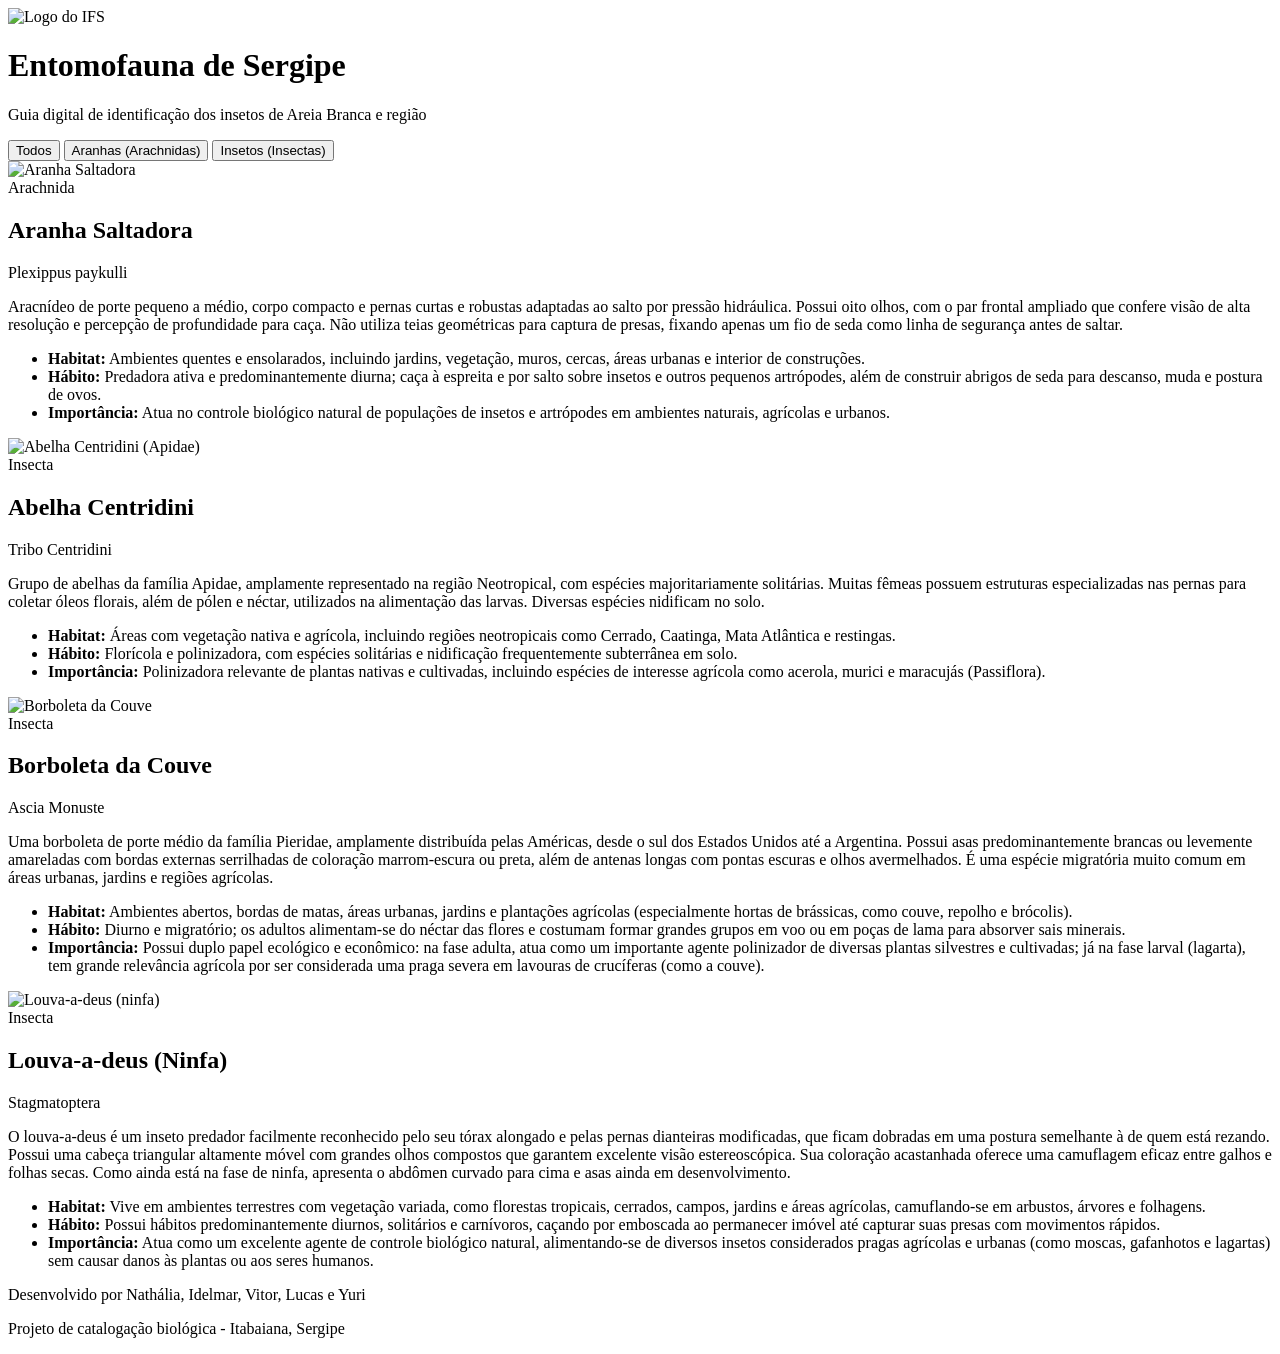
==== index.html @ cd028bd1 "add initial HTML structure for Entomofauna guide with insect details" ====
<!DOCTYPE html>
<html lang="pt-BR">
<head>
    <meta charset="UTF-8">
    <meta name="viewport" content="width=device-width, initial-scale=1.0">
    <title>Guia de Insetos de Itabaiana - SE</title>
    <link rel="stylesheet" href="style.css">
</head>
<body>

    <header>
        <img src="imgs/ifs.png" alt="Logo do IFS">
        <div class="header-texto">
            <h1>Entomofauna de Sergipe</h1>
            <p>Guia digital de identificação dos insetos de Areia Branca e região</p>
        </div>
    </header>

    <main>
        <section class="controles"> 
            
            <div class="filtros">
                <button class="btn-filtro ativo" data-categoria="todos">Todos</button>
                <button class="btn-filtro" data-categoria="arachnida">Aranhas (Arachnidas)</button>
                <button class="btn-filtro" data-categoria="insecta">Insetos (Insectas)</button>
            </div>
        </section>

        <section class="grade-insetos" id="lista-insetos">
            
            <article class="card-inseto" data-categoria="arachnida">
                <img src="imgs/aranha-saltadora.jpg" alt="Aranha Saltadora">
                <div class="card-conteudo">
                    <span class="tag-ordem">Arachnida</span>
                    <h2>Aranha Saltadora</h2>
                    <p class="nome-cientifico">Plexippus paykulli</p>
                    <p class="descricao">Aracnídeo de porte pequeno a médio, corpo compacto e pernas curtas e robustas adaptadas ao salto por pressão hidráulica. Possui oito olhos, com o par frontal ampliado que confere visão de alta resolução e percepção de profundidade para caça. Não utiliza teias geométricas para captura de presas, fixando apenas um fio de seda como linha de segurança antes de saltar.</p>
                    <ul class="ficha-tecnica">
                        <li><strong>Habitat:</strong> Ambientes quentes e ensolarados, incluindo jardins, vegetação, muros, cercas, áreas urbanas e interior de construções.</li>
                        <li><strong>Hábito:</strong> Predadora ativa e predominantemente diurna; caça à espreita e por salto sobre insetos e outros pequenos artrópodes, além de construir abrigos de seda para descanso, muda e postura de ovos.</li>
                        <li><strong>Importância:</strong> Atua no controle biológico natural de populações de insetos e artrópodes em ambientes naturais, agrícolas e urbanos.</li>
                    </ul>
                </div>
            </article>

            <article class="card-inseto" data-categoria="insecta">
                <img src="imgs/abelha-centris.jpg" alt="Abelha Centridini (Apidae)">
                <div class="card-conteudo">
                    <span class="tag-ordem">Insecta</span>
                    <h2>Abelha Centridini</h2>
                    <p class="nome-cientifico">Tribo Centridini</p>
                    <p class="descricao">Grupo de abelhas da família Apidae, amplamente representado na região Neotropical, com espécies majoritariamente solitárias. Muitas fêmeas possuem estruturas especializadas nas pernas para coletar óleos florais, além de pólen e néctar, utilizados na alimentação das larvas. Diversas espécies nidificam no solo.</p>
                    <ul class="ficha-tecnica">
                        <li><strong>Habitat:</strong> Áreas com vegetação nativa e agrícola, incluindo regiões neotropicais como Cerrado, Caatinga, Mata Atlântica e restingas.</li>
                        <li><strong>Hábito:</strong> Florícola e polinizadora, com espécies solitárias e nidificação frequentemente subterrânea em solo.</li>
                        <li><strong>Importância:</strong> Polinizadora relevante de plantas nativas e cultivadas, incluindo espécies de interesse agrícola como acerola, murici e maracujás (Passiflora).</li>
                    </ul>
                </div>
            </article>

            <article class="card-inseto" data-categoria="insecta">
                <img src="imgs/borboleta-da-couve.png" alt="Borboleta da Couve">
                <div class="card-conteudo">
                    <span class="tag-ordem">Insecta</span>
                    <h2>Borboleta da Couve</h2>
                    <p class="nome-cientifico">Ascia Monuste</p>
                    <p class="descricao">Uma borboleta de porte médio da família Pieridae, amplamente distribuída pelas Américas, desde o sul dos Estados Unidos até a Argentina. Possui asas predominantemente brancas ou levemente amareladas com bordas externas serrilhadas de coloração marrom-escura ou preta, além de antenas longas com pontas escuras e olhos avermelhados. É uma espécie migratória muito comum em áreas urbanas, jardins e regiões agrícolas.</p>
                    <ul class="ficha-tecnica">
                        <li><strong>Habitat:</strong> Ambientes abertos, bordas de matas, áreas urbanas, jardins e plantações agrícolas (especialmente hortas de brássicas, como couve, repolho e brócolis).</li>
                        <li><strong>Hábito:</strong> Diurno e migratório; os adultos alimentam-se do néctar das flores e costumam formar grandes grupos em voo ou em poças de lama para absorver sais minerais.</li>
                        <li><strong>Importância:</strong> Possui duplo papel ecológico e econômico: na fase adulta, atua como um importante agente polinizador de diversas plantas silvestres e cultivadas; já na fase larval (lagarta), tem grande relevância agrícola por ser considerada uma praga severa em lavouras de crucíferas (como a couve).</li>
                    </ul>
                </div>
            </article>

            <article class="card-inseto" data-categoria="insecta">
                <img src="imgs/louva-deus-ninfa.png" alt="Louva-a-deus (ninfa)">
                <div class="card-conteudo">
                    <span class="tag-ordem">Insecta</span>
                    <h2>Louva-a-deus (Ninfa)</h2>
                    <p class="nome-cientifico">Stagmatoptera</p>
                    <p class="descricao">O louva-a-deus é um inseto predador facilmente reconhecido pelo seu tórax alongado e pelas pernas dianteiras modificadas, que ficam dobradas em uma postura semelhante à de quem está rezando. Possui uma cabeça triangular altamente móvel com grandes olhos compostos que garantem excelente visão estereoscópica. Sua coloração acastanhada oferece uma camuflagem eficaz entre galhos e folhas secas. Como ainda está na fase de ninfa, apresenta o abdômen curvado para cima e asas ainda em desenvolvimento.</p>
                    <ul class="ficha-tecnica">
                        <li><strong>Habitat:</strong> Vive em ambientes terrestres com vegetação variada, como florestas tropicais, cerrados, campos, jardins e áreas agrícolas, camuflando-se em arbustos, árvores e folhagens.</li>
                        <li><strong>Hábito:</strong> Possui hábitos predominantemente diurnos, solitários e carnívoros, caçando por emboscada ao permanecer imóvel até capturar suas presas com movimentos rápidos.</li>
                        <li><strong>Importância:</strong> Atua como um excelente agente de controle biológico natural, alimentando-se de diversos insetos considerados pragas agrícolas e urbanas (como moscas, gafanhotos e lagartas) sem causar danos às plantas ou aos seres humanos.</li>
                    </ul>
                </div>
            </article>

        </section>
    </main>

    <footer>
        <p>Desenvolvido por Nathália, Idelmar, Vitor, Lucas e Yuri</p>
        <p>Projeto de catalogação biológica - Itabaiana, Sergipe</p>
    </footer>

    <script src="script.js"></script>
</body>
</html>
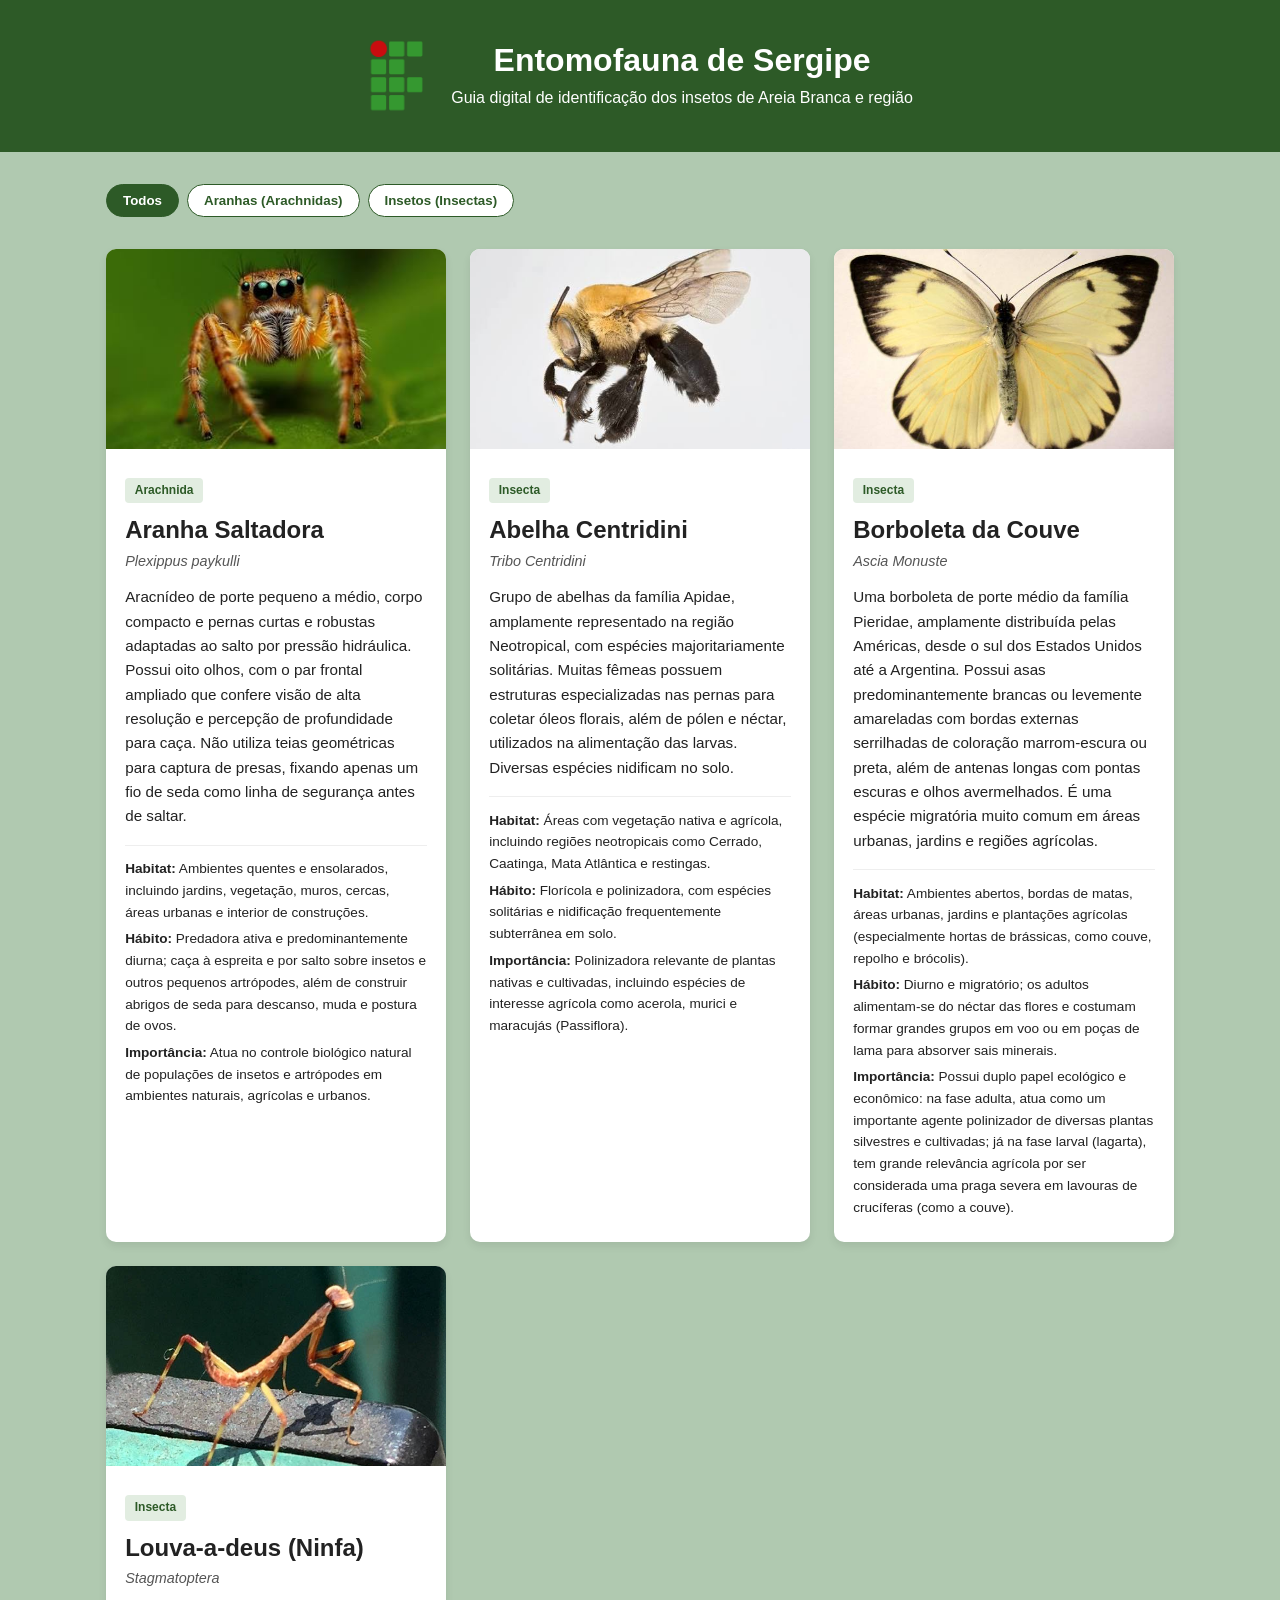
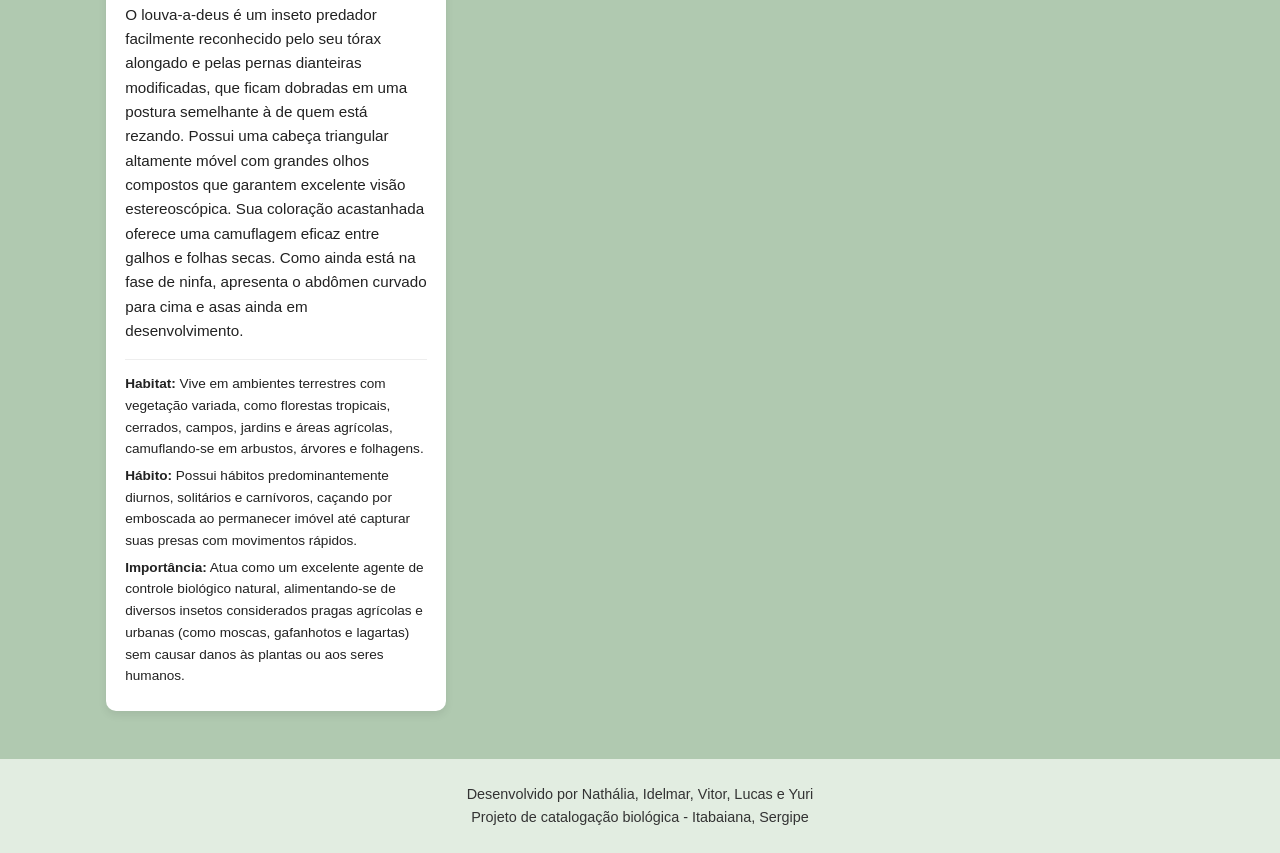
==== commit 5c486e9d: "update: change title to 'Entomofauna de Sergipe' and add favicon link" ====
--- a/index.html
+++ b/index.html
@@ -3,7 +3,8 @@
 <head>
     <meta charset="UTF-8">
     <meta name="viewport" content="width=device-width, initial-scale=1.0">
-    <title>Guia de Insetos de Itabaiana - SE</title>
+    <title>Entomofauna de Sergipe</title>
+    <link rel="icon" type="image/png" sizes="32x32" href="/favicon-32x32.png">
     <link rel="stylesheet" href="style.css">
 </head>
 <body>
--- a/style.css
+++ b/style.css
@@ -0,0 +1,164 @@
+:root {
+    --cor-primaria: #2d5a27; /* Verde mata */
+    --cor-secundaria: #4a7c44;
+    --cor-fundo: #b0c9b0;
+    --cor-texto: #222222;
+    --cor-card: #ffffff;
+}
+
+* {
+    box-sizing: border-box;
+    margin: 0;
+    padding: 0;
+    font-family: 'Segoe UI', Tahoma, Geneva, Verdana, sans-serif;
+}
+
+body {
+    background-color: var(--cor-fundo);
+    color: var(--cor-texto);
+    line-height: 1.6;
+}
+
+header {
+    background-color: var(--cor-primaria);
+    color: white;
+    padding: 2.5rem 1rem;
+    display: flex;
+    justify-content: center; 
+    align-items: center;     
+    gap: 1.25rem;            
+    flex-wrap: wrap;
+}
+
+header img {
+    width: 64px;
+    height: 72px;
+    object-fit: cover;
+}
+
+.header-texto {
+    text-align: center;
+}
+
+header h1 {
+    font-size: 2rem;
+    line-height: 1.2;
+    margin-bottom: 0.35rem;
+}
+
+main {
+    max-width: 1100px;
+    margin: 2rem auto;
+    padding: 0 1rem;
+}
+
+/* Barra de pesquisa e botões */
+.controles {
+    margin-bottom: 2rem;
+    display: flex;
+    flex-direction: column;
+    gap: 1rem;
+}
+
+#campo-busca {
+    width: 100%;
+    padding: 0.8rem 1rem;
+    font-size: 1rem;
+    border: 2px solid #ccc;
+    border-radius: 8px;
+}
+
+.filtros {
+    display: flex;
+    flex-wrap: wrap;
+    gap: 0.5rem;
+}
+
+.btn-filtro {
+    padding: 0.5rem 1rem;
+    border: 1px solid var(--cor-primaria);
+    background-color: white;
+    color: var(--cor-primaria);
+    border-radius: 20px;
+    cursor: pointer;
+    font-weight: 600;
+    transition: 0.2s;
+}
+
+.btn-filtro:hover, .btn-filtro.ativo {
+    background-color: var(--cor-primaria);
+    color: white;
+}
+
+/* Grade de Cards */
+.grade-insetos {
+    display: grid;
+    grid-template-columns: repeat(auto-fill, minmax(300px, 1fr));
+    gap: 1.5rem;
+}
+
+.card-inseto {
+    background: var(--cor-card);
+    border-radius: 10px;
+    overflow: hidden;
+    box-shadow: 0 4px 8px rgba(0,0,0,0.08);
+    transition: transform 0.2s;
+}
+
+.card-inseto:hover {
+    transform: translateY(-4px);
+}
+
+.card-inseto img {
+    width: 100%;
+    height: 200px;
+    object-fit: cover;
+    background-color: #ddd;
+}
+
+.card-conteudo {
+    padding: 1.2rem;
+}
+
+.tag-ordem {
+    display: inline-block;
+    background-color: #e2ede1;
+    color: var(--cor-primaria);
+    font-size: 0.75rem;
+    font-weight: bold;
+    padding: 0.2rem 0.6rem;
+    border-radius: 4px;
+    margin-bottom: 0.5rem;
+}
+
+.nome-cientifico {
+    font-style: italic;
+    color: #555;
+    font-size: 0.9rem;
+    margin-bottom: 0.8rem;
+}
+
+.descricao {
+    font-size: 0.95rem;
+    margin-bottom: 1rem;
+}
+
+.ficha-tecnica {
+    list-style: none;
+    font-size: 0.85rem;
+    border-top: 1px solid #eee;
+    padding-top: 0.8rem;
+}
+
+.ficha-tecnica li {
+    margin-bottom: 0.3rem;
+}
+
+footer {
+    text-align: center;
+    padding: 1.5rem;
+    margin-top: 3rem;
+    background-color: #e2ede1;
+    color: #333;
+    font-size: 0.9rem;
+}       
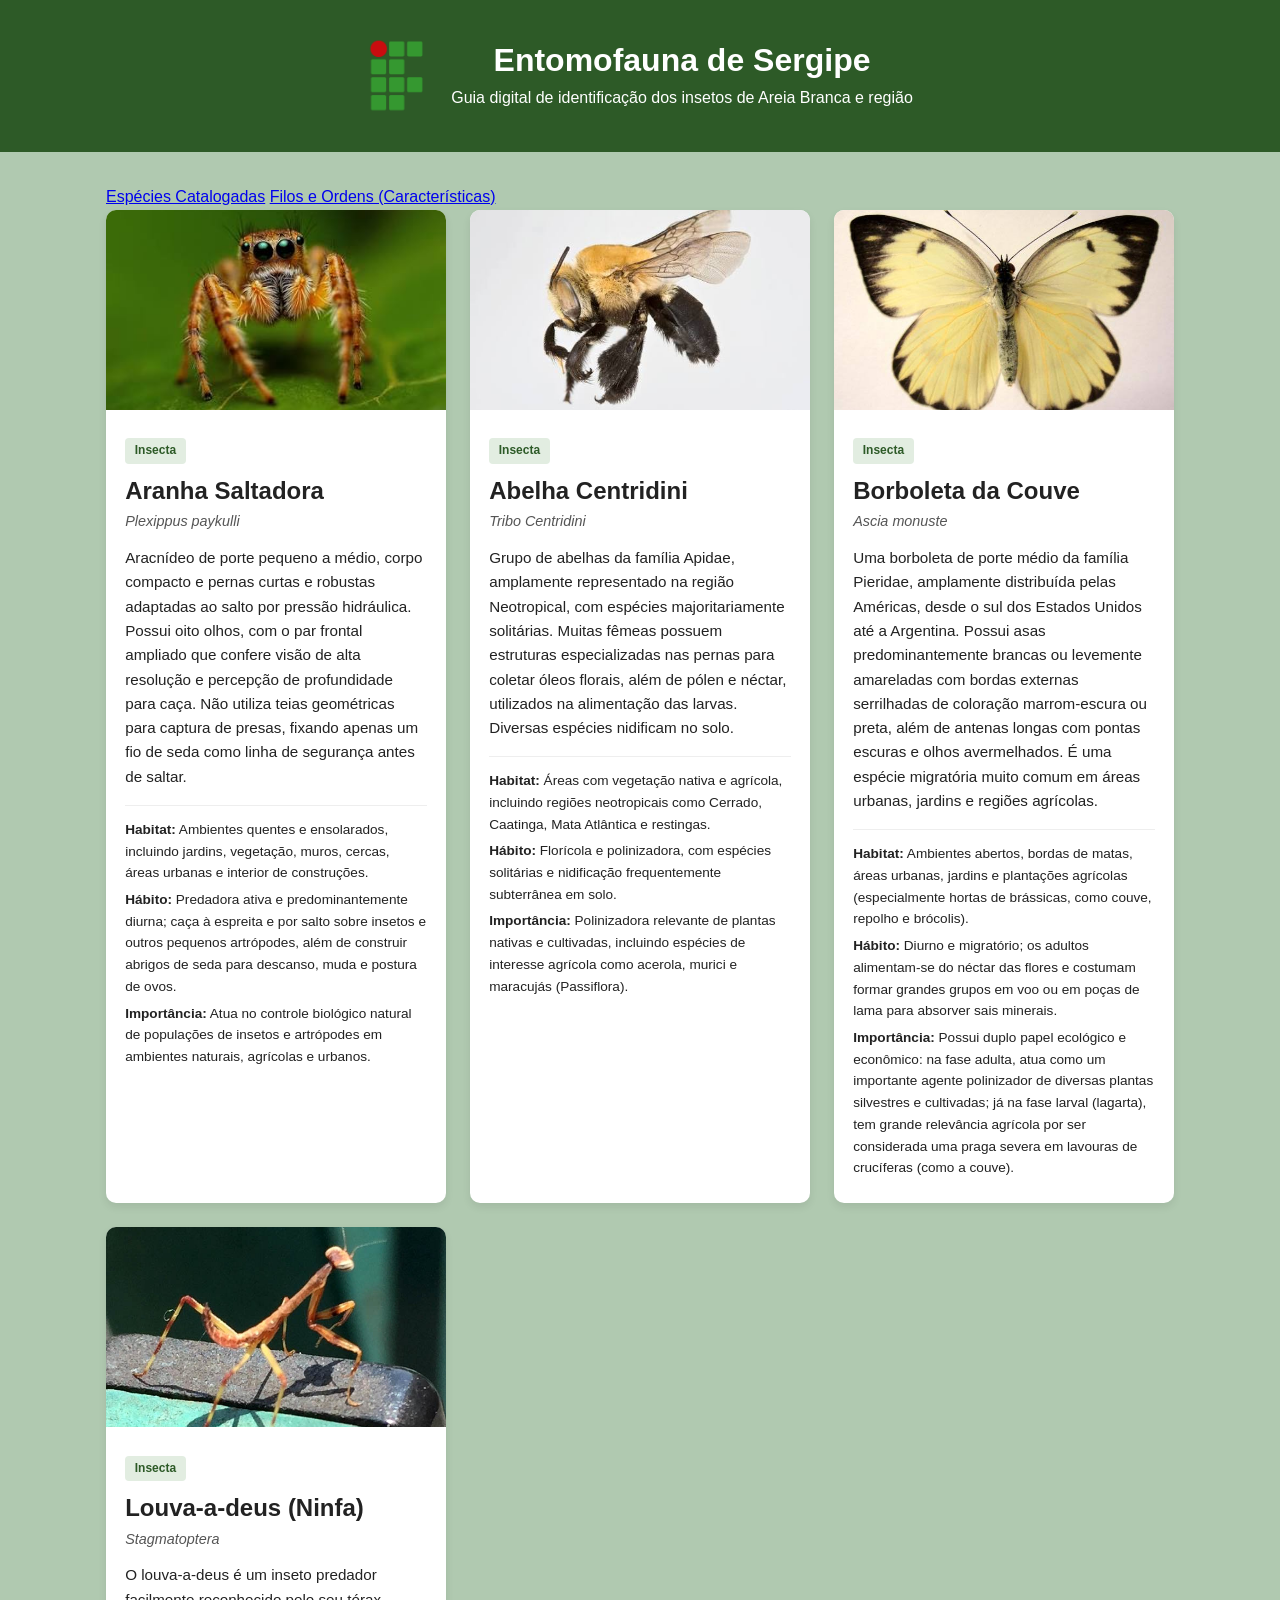
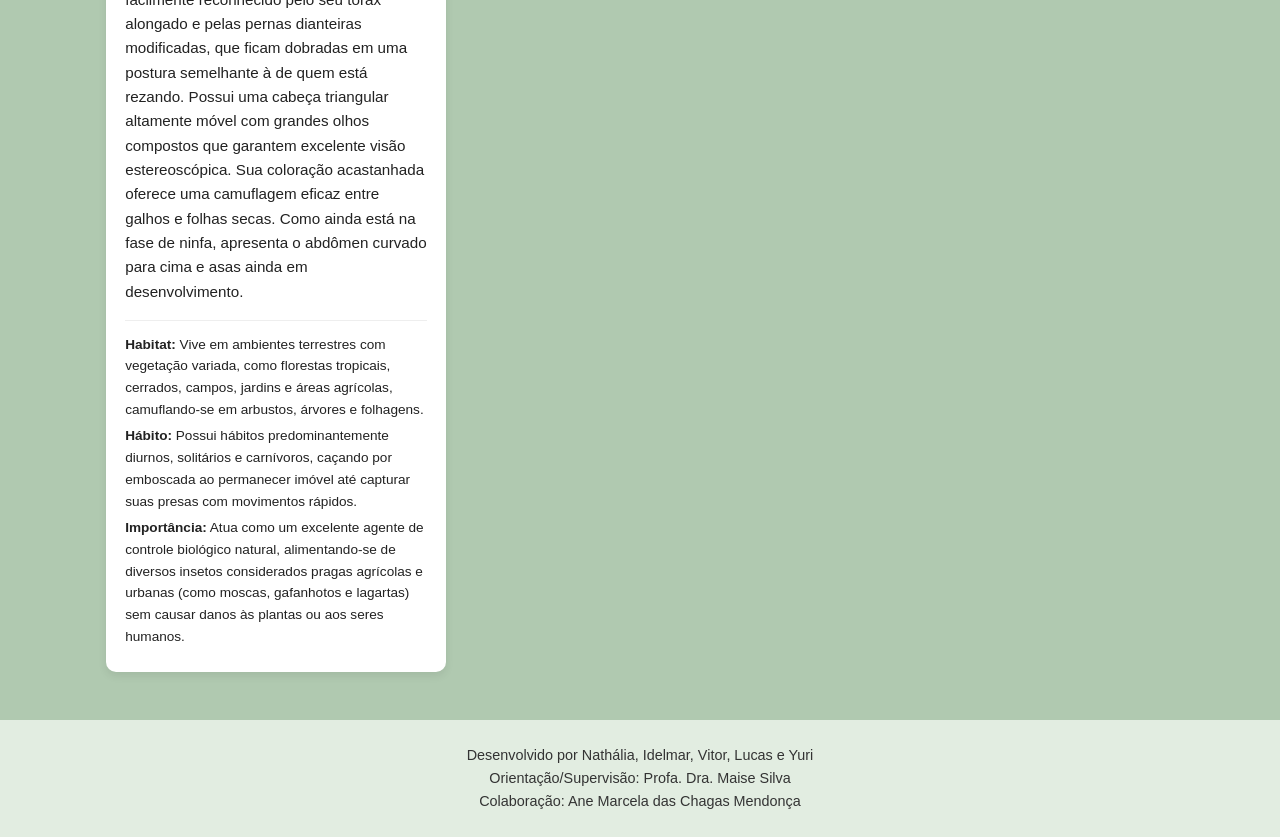
==== commit 4290dea7: "add: create grupos.html for insect groups and characteristics" ====
--- a/index.html
+++ b/index.html
@@ -3,14 +3,14 @@
 <head>
     <meta charset="UTF-8">
     <meta name="viewport" content="width=device-width, initial-scale=1.0">
-    <title>Entomofauna de Sergipe</title>
-    <link rel="icon" type="image/png" sizes="32x32" href="/favicon-32x32.png">
+    <title>Guia de Insetos de Itabaiana - SE</title>
+    <link rel="icon" type="image/png" href="imgs/favicon.ico">
     <link rel="stylesheet" href="style.css">
 </head>
 <body>
 
     <header>
-        <img src="imgs/ifs.png" alt="Logo do IFS">
+        <img src="imgs/ifs.png" alt="Logo Entomofauna">
         <div class="header-texto">
             <h1>Entomofauna de Sergipe</h1>
             <p>Guia digital de identificação dos insetos de Areia Branca e região</p>
@@ -18,21 +18,16 @@
     </header>
 
     <main>
-        <section class="controles"> 
-            
-            <div class="filtros">
-                <button class="btn-filtro ativo" data-categoria="todos">Todos</button>
-                <button class="btn-filtro" data-categoria="arachnida">Aranhas (Arachnidas)</button>
-                <button class="btn-filtro" data-categoria="insecta">Insetos (Insectas)</button>
-            </div>
-        </section>
+        <nav class="navegacao-secoes" aria-label="Seções do guia">
+            <a href="index.html" class="btn-nav ativo" data-nav="especies">Espécies Catalogadas</a>
+            <a href="grupos.html" class="btn-nav" data-nav="grupos">Filos e Ordens (Características)</a>
+        </nav>
 
         <section class="grade-insetos" id="lista-insetos">
-            
-            <article class="card-inseto" data-categoria="arachnida">
+            <article class="card-inseto">
                 <img src="imgs/aranha-saltadora.jpg" alt="Aranha Saltadora">
                 <div class="card-conteudo">
-                    <span class="tag-ordem">Arachnida</span>
+                    <span class="tag-ordem">Insecta</span>
                     <h2>Aranha Saltadora</h2>
                     <p class="nome-cientifico">Plexippus paykulli</p>
                     <p class="descricao">Aracnídeo de porte pequeno a médio, corpo compacto e pernas curtas e robustas adaptadas ao salto por pressão hidráulica. Possui oito olhos, com o par frontal ampliado que confere visão de alta resolução e percepção de profundidade para caça. Não utiliza teias geométricas para captura de presas, fixando apenas um fio de seda como linha de segurança antes de saltar.</p>
@@ -44,7 +39,7 @@
                 </div>
             </article>
 
-            <article class="card-inseto" data-categoria="insecta">
+            <article class="card-inseto">
                 <img src="imgs/abelha-centris.jpg" alt="Abelha Centridini (Apidae)">
                 <div class="card-conteudo">
                     <span class="tag-ordem">Insecta</span>
@@ -59,12 +54,12 @@
                 </div>
             </article>
 
-            <article class="card-inseto" data-categoria="insecta">
+            <article class="card-inseto">
                 <img src="imgs/borboleta-da-couve.png" alt="Borboleta da Couve">
                 <div class="card-conteudo">
                     <span class="tag-ordem">Insecta</span>
                     <h2>Borboleta da Couve</h2>
-                    <p class="nome-cientifico">Ascia Monuste</p>
+                    <p class="nome-cientifico">Ascia monuste</p>
                     <p class="descricao">Uma borboleta de porte médio da família Pieridae, amplamente distribuída pelas Américas, desde o sul dos Estados Unidos até a Argentina. Possui asas predominantemente brancas ou levemente amareladas com bordas externas serrilhadas de coloração marrom-escura ou preta, além de antenas longas com pontas escuras e olhos avermelhados. É uma espécie migratória muito comum em áreas urbanas, jardins e regiões agrícolas.</p>
                     <ul class="ficha-tecnica">
                         <li><strong>Habitat:</strong> Ambientes abertos, bordas de matas, áreas urbanas, jardins e plantações agrícolas (especialmente hortas de brássicas, como couve, repolho e brócolis).</li>
@@ -74,7 +69,7 @@
                 </div>
             </article>
 
-            <article class="card-inseto" data-categoria="insecta">
+            <article class="card-inseto">
                 <img src="imgs/louva-deus-ninfa.png" alt="Louva-a-deus (ninfa)">
                 <div class="card-conteudo">
                     <span class="tag-ordem">Insecta</span>
@@ -88,13 +83,13 @@
                     </ul>
                 </div>
             </article>
-
         </section>
     </main>
 
     <footer>
         <p>Desenvolvido por Nathália, Idelmar, Vitor, Lucas e Yuri</p>
-        <p>Projeto de catalogação biológica - Itabaiana, Sergipe</p>
+        <p>Orientação/Supervisão: Profa. Dra. Maise Silva</p>
+        <p>Colaboração: Ane Marcela das Chagas Mendonça</p>
     </footer>
 
     <script src="script.js"></script>
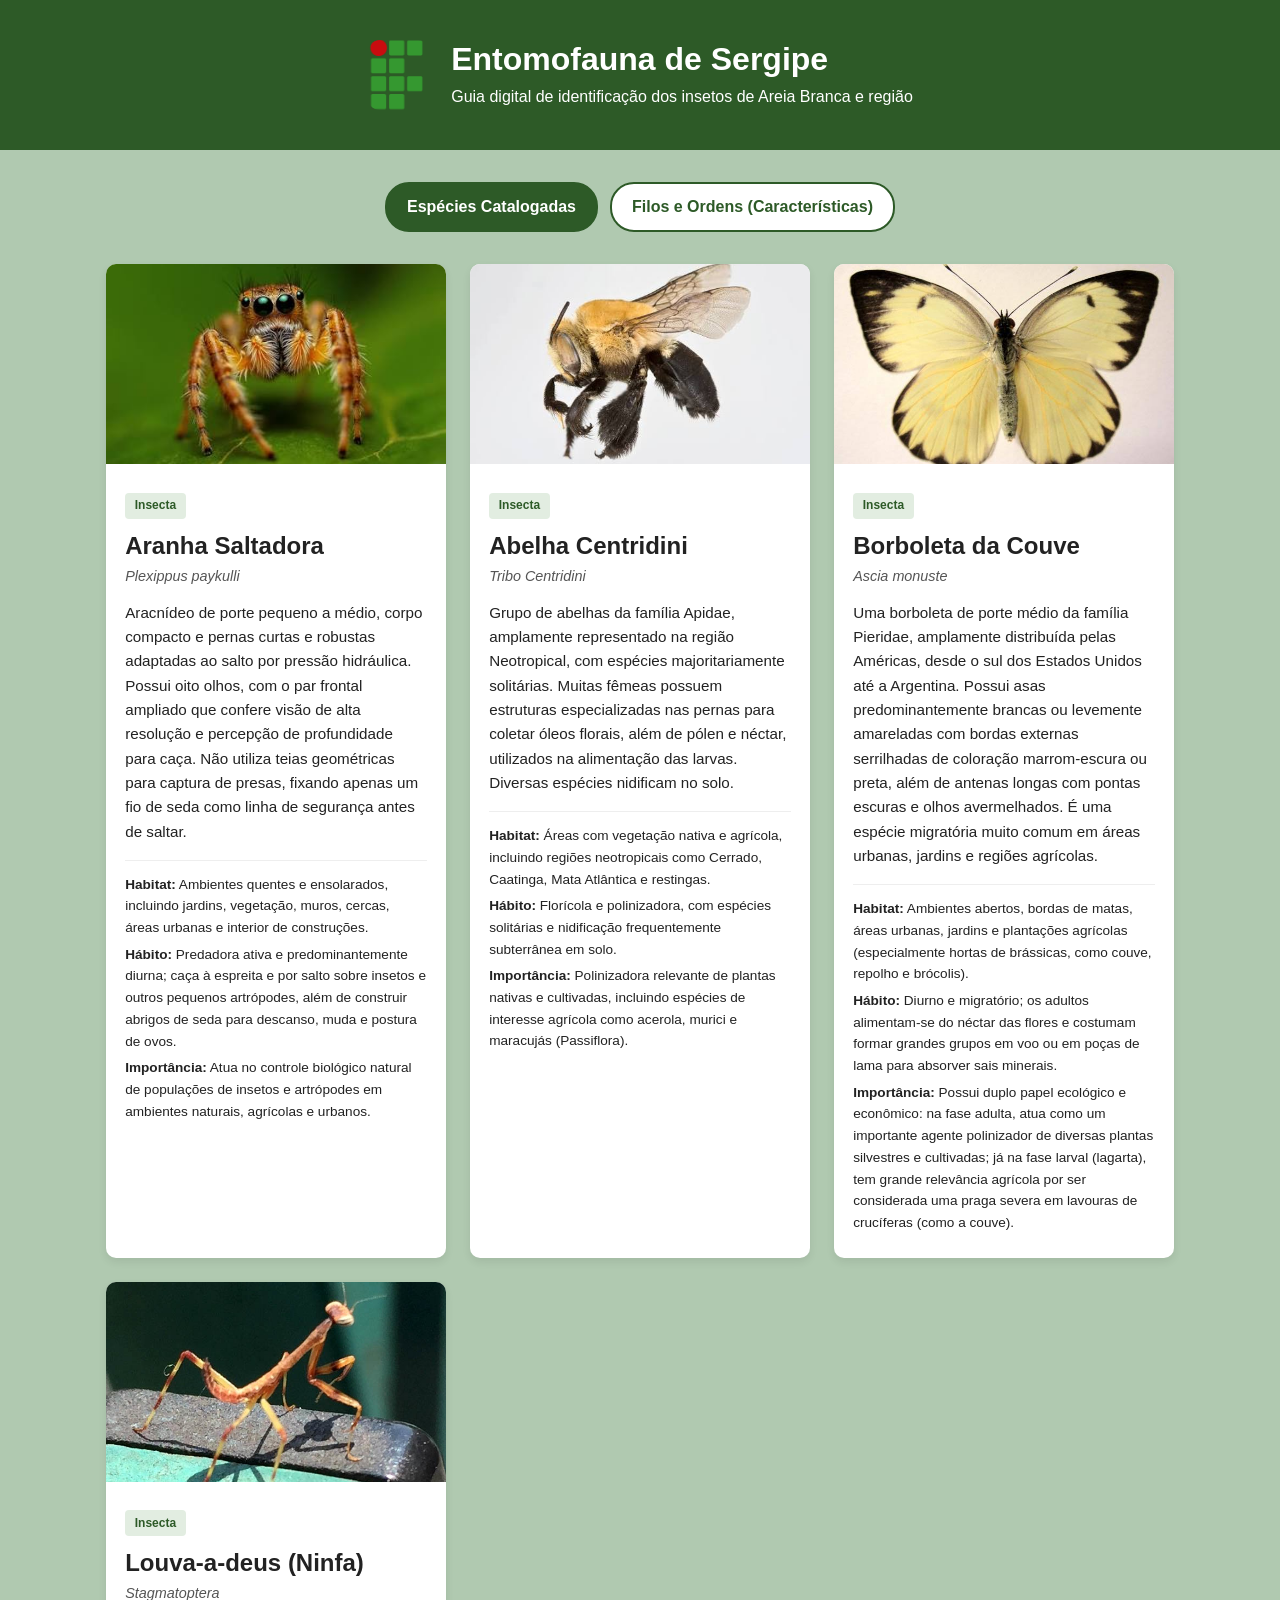
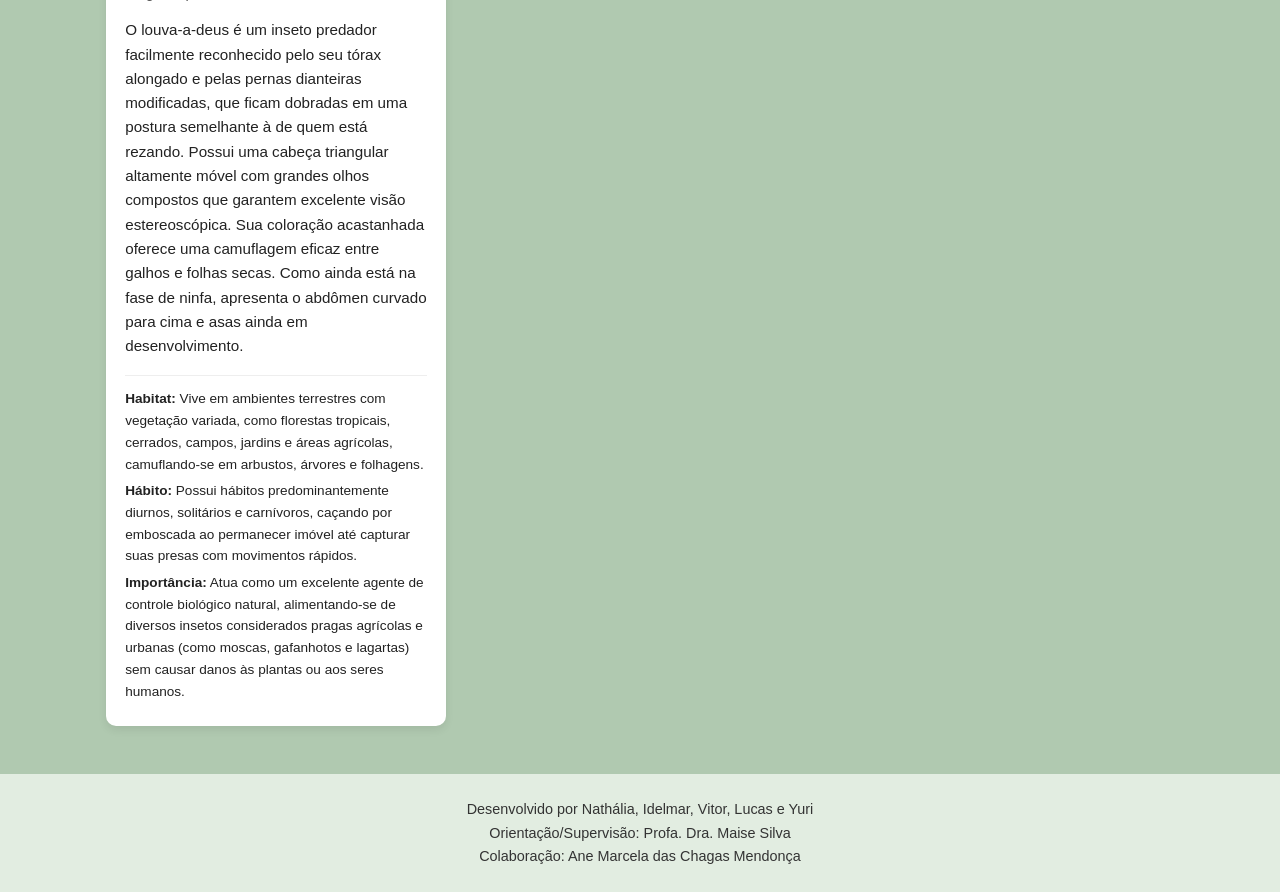
==== commit 53e5d5a1: "fix: update title in index.html for consistency" ====
--- a/index.html
+++ b/index.html
@@ -3,7 +3,7 @@
 <head>
     <meta charset="UTF-8">
     <meta name="viewport" content="width=device-width, initial-scale=1.0">
-    <title>Guia de Insetos de Itabaiana - SE</title>
+    <title>Guia de Insetos - SE</title>
     <link rel="icon" type="image/png" href="imgs/favicon.ico">
     <link rel="stylesheet" href="style.css">
 </head>
--- a/style.css
+++ b/style.css
@@ -24,20 +24,22 @@
     color: white;
     padding: 2.5rem 1rem;
     display: flex;
-    justify-content: center; 
-    align-items: center;     
-    gap: 1.25rem;            
+    justify-content: center;
+    align-items: center;
+    gap: 1.25rem;
     flex-wrap: wrap;
 }
 
 header img {
     width: 64px;
-    height: 72px;
+    height: 70px;
     object-fit: cover;
+    border-radius: 20%;
+    flex-shrink: 0;
 }
 
 .header-texto {
-    text-align: center;
+    text-align: left;
 }
 
 header h1 {
@@ -52,42 +54,30 @@
     padding: 0 1rem;
 }
 
-/* Barra de pesquisa e botões */
-.controles {
+/* Dois botões de navegação entre páginas */
+.navegacao-secoes {
+    display: flex;
+    flex-wrap: wrap;
+    justify-content: center;
+    gap: 0.75rem;
     margin-bottom: 2rem;
-    display: flex;
-    flex-direction: column;
-    gap: 1rem;
 }
 
-#campo-busca {
-    width: 100%;
-    padding: 0.8rem 1rem;
-    font-size: 1rem;
-    border: 2px solid #ccc;
-    border-radius: 8px;
+.btn-nav {
+    text-decoration: none;
+    padding: 0.65rem 1.25rem;
+    border: 2px solid var(--cor-primaria);
+    background-color: #ffffff;
+    color: var(--cor-primaria);
+    border-radius: 24px;
+    font-weight: 600;
+    transition: background-color 0.2s, color 0.2s;
 }
 
-.filtros {
-    display: flex;
-    flex-wrap: wrap;
-    gap: 0.5rem;
-}
-
-.btn-filtro {
-    padding: 0.5rem 1rem;
-    border: 1px solid var(--cor-primaria);
-    background-color: white;
-    color: var(--cor-primaria);
-    border-radius: 20px;
-    cursor: pointer;
-    font-weight: 600;
-    transition: 0.2s;
-}
-
-.btn-filtro:hover, .btn-filtro.ativo {
+.btn-nav:hover,
+.btn-nav.ativo {
     background-color: var(--cor-primaria);
-    color: white;
+    color: #ffffff;
 }
 
 /* Grade de Cards */
@@ -101,7 +91,7 @@
     background: var(--cor-card);
     border-radius: 10px;
     overflow: hidden;
-    box-shadow: 0 4px 8px rgba(0,0,0,0.08);
+    box-shadow: 0 4px 8px rgba(0, 0, 0, 0.08);
     transition: transform 0.2s;
 }
 
@@ -161,4 +151,4 @@
     background-color: #e2ede1;
     color: #333;
     font-size: 0.9rem;
-}       +}
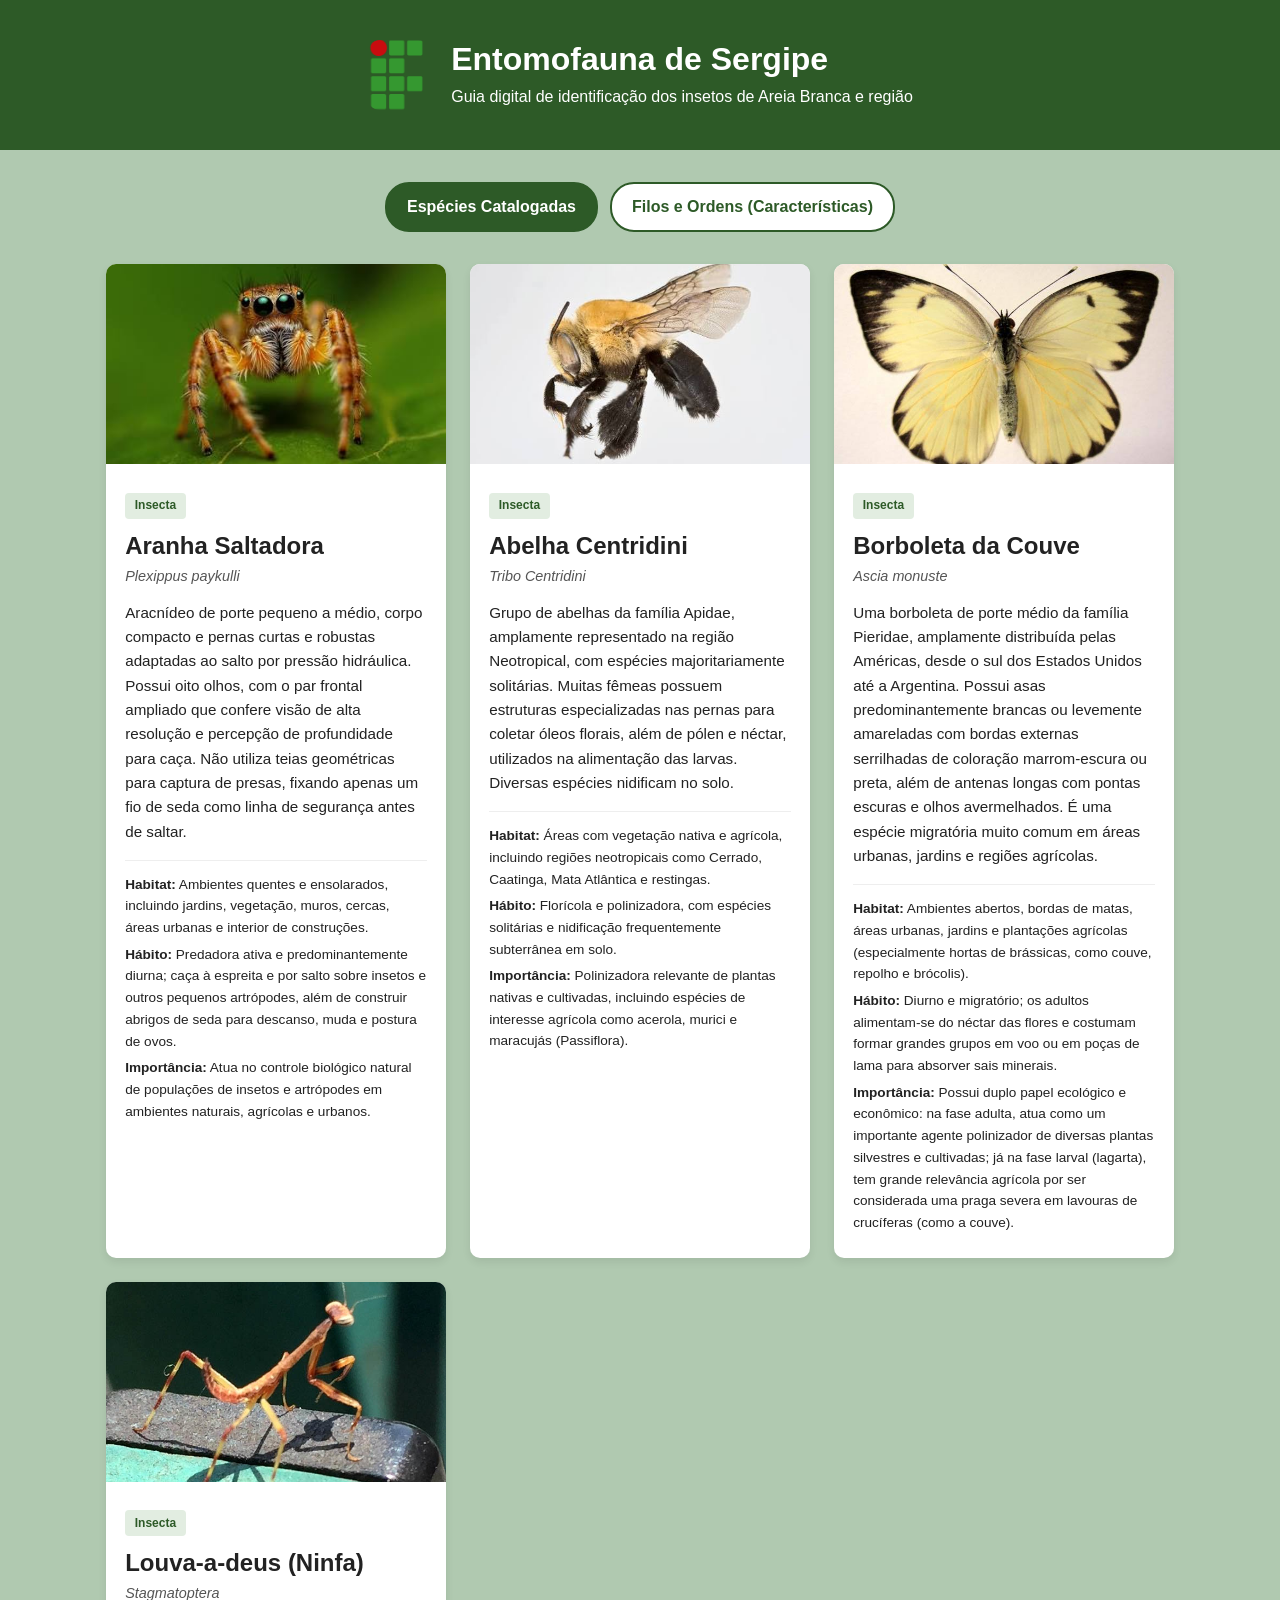
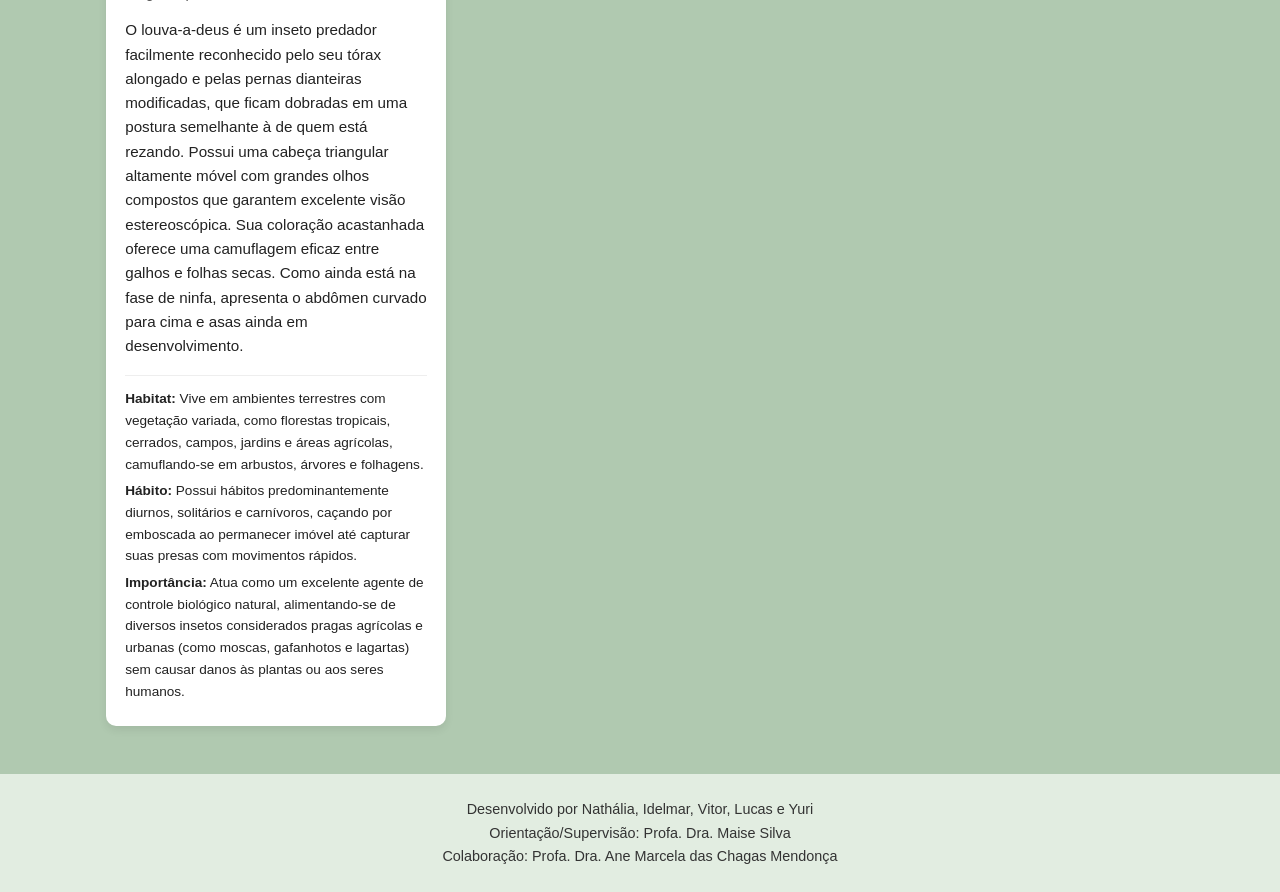
==== commit 1aaf807f: "fix: add title to collaboration credit in footer for clarity" ====
--- a/index.html
+++ b/index.html
@@ -89,7 +89,7 @@
     <footer>
         <p>Desenvolvido por Nathália, Idelmar, Vitor, Lucas e Yuri</p>
         <p>Orientação/Supervisão: Profa. Dra. Maise Silva</p>
-        <p>Colaboração: Ane Marcela das Chagas Mendonça</p>
+        <p>Colaboração: Profa. Dra. Ane Marcela das Chagas Mendonça</p>
     </footer>
 
     <script src="script.js"></script>
